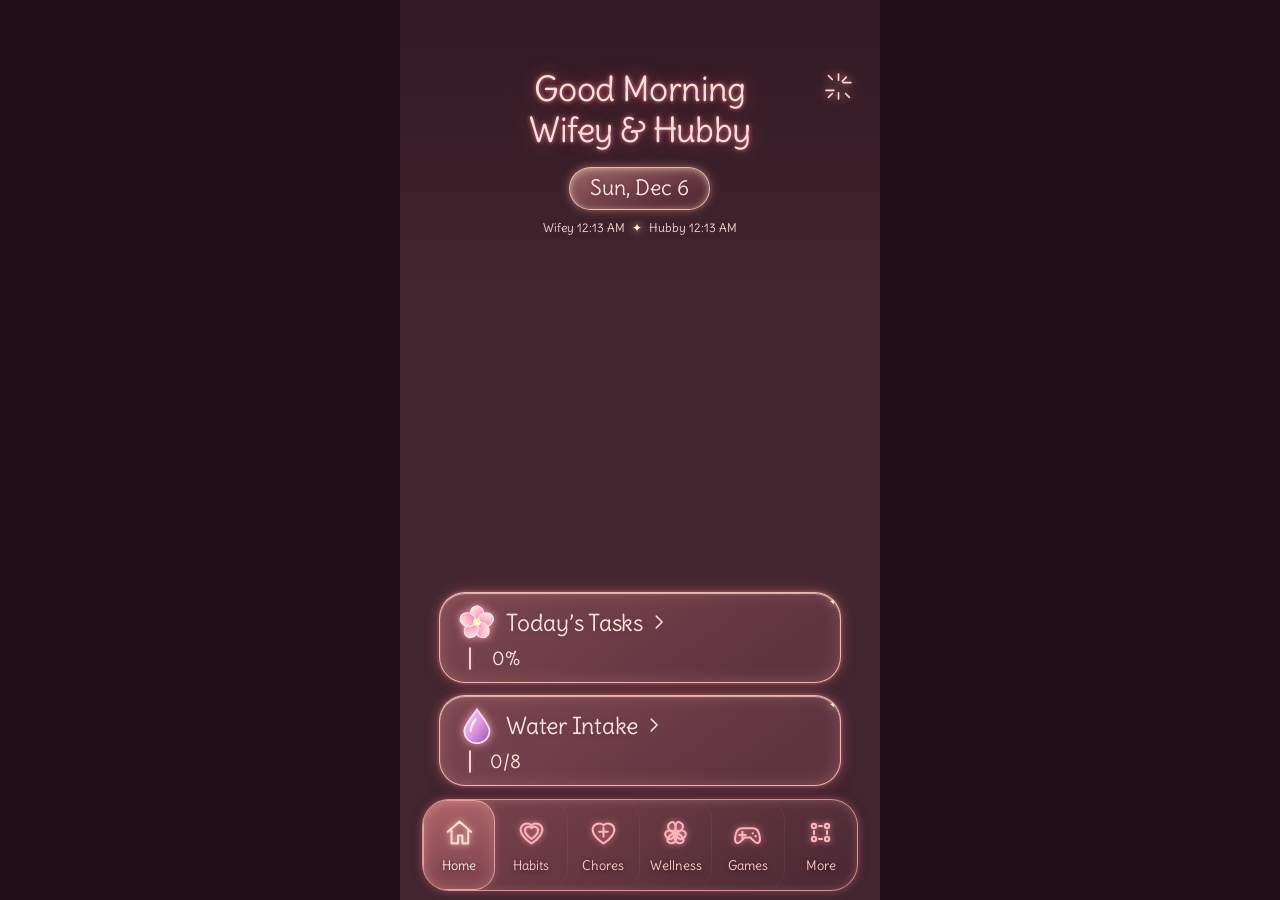
==== index.html @ cd940eec "Add files via upload" ====
<!doctype html>
<html lang="en">
<head>
  <meta charset="UTF-8" />
  <meta name="viewport" content="width=device-width, initial-scale=1, viewport-fit=cover" />
  <meta name="theme-color" content="#39212b" />
  <meta name="apple-mobile-web-app-capable" content="yes" />
  <meta name="apple-mobile-web-app-status-bar-style" content="black-translucent" />
  <meta name="apple-mobile-web-app-title" content="Wifey & Hubby" />
  <meta name="description" content="A cozy little home for Wifey & Hubby." />
  <link rel="preconnect" href="https://fonts.googleapis.com" />
  <link rel="preconnect" href="https://fonts.gstatic.com" crossorigin />
  <link href="https://fonts.googleapis.com/css2?family=Delius&display=swap" rel="stylesheet" />
<style>
:root { --home-art: url('[data-uri]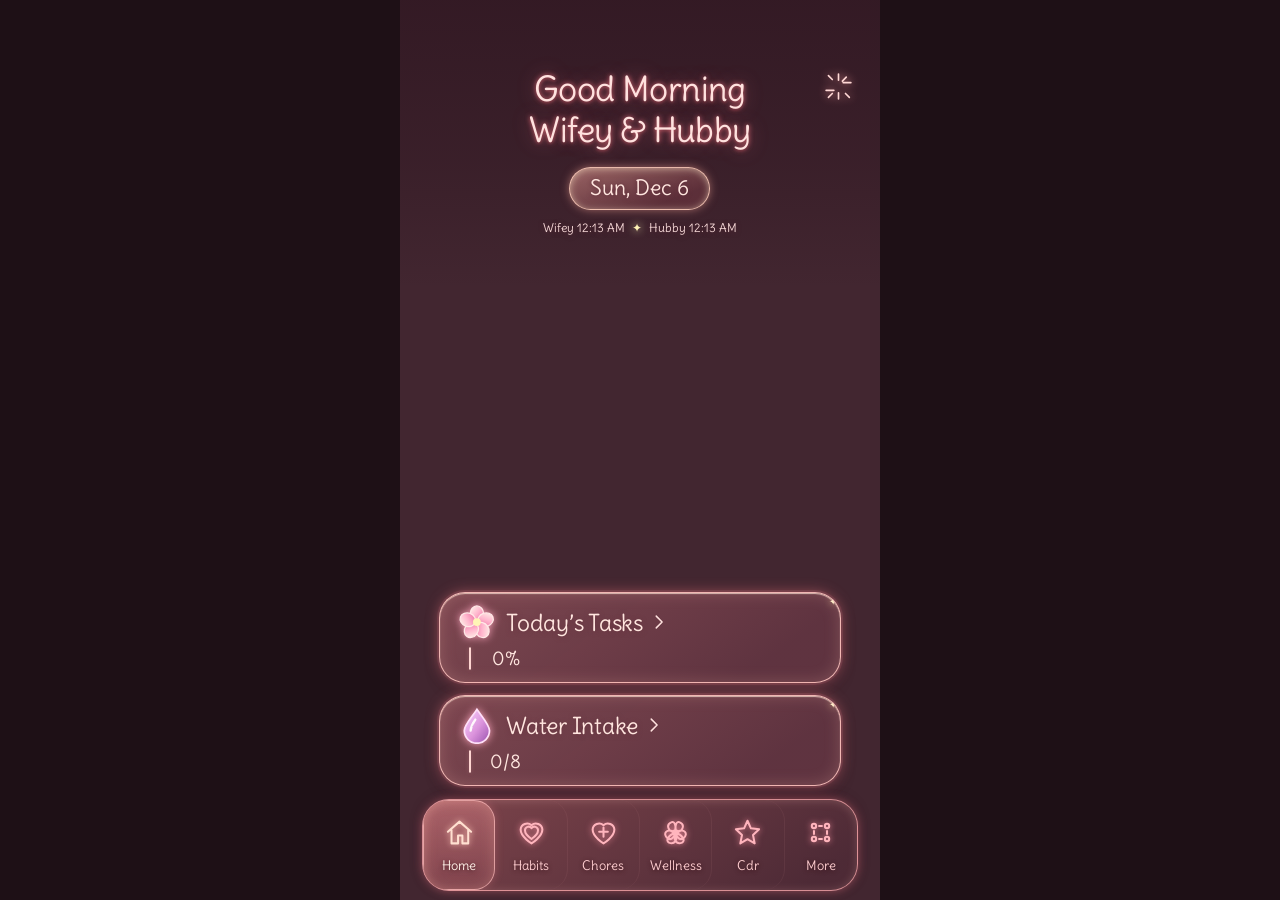
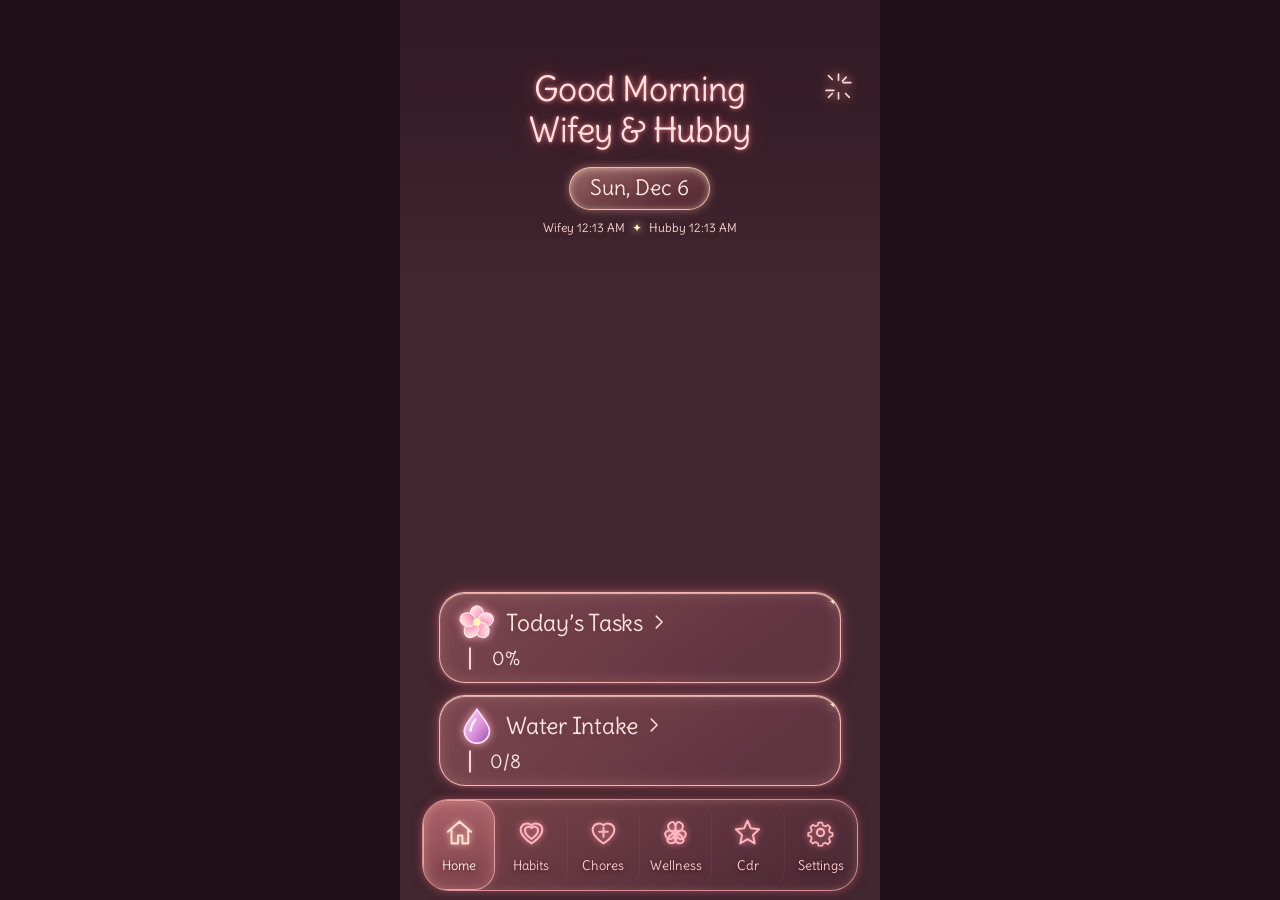
